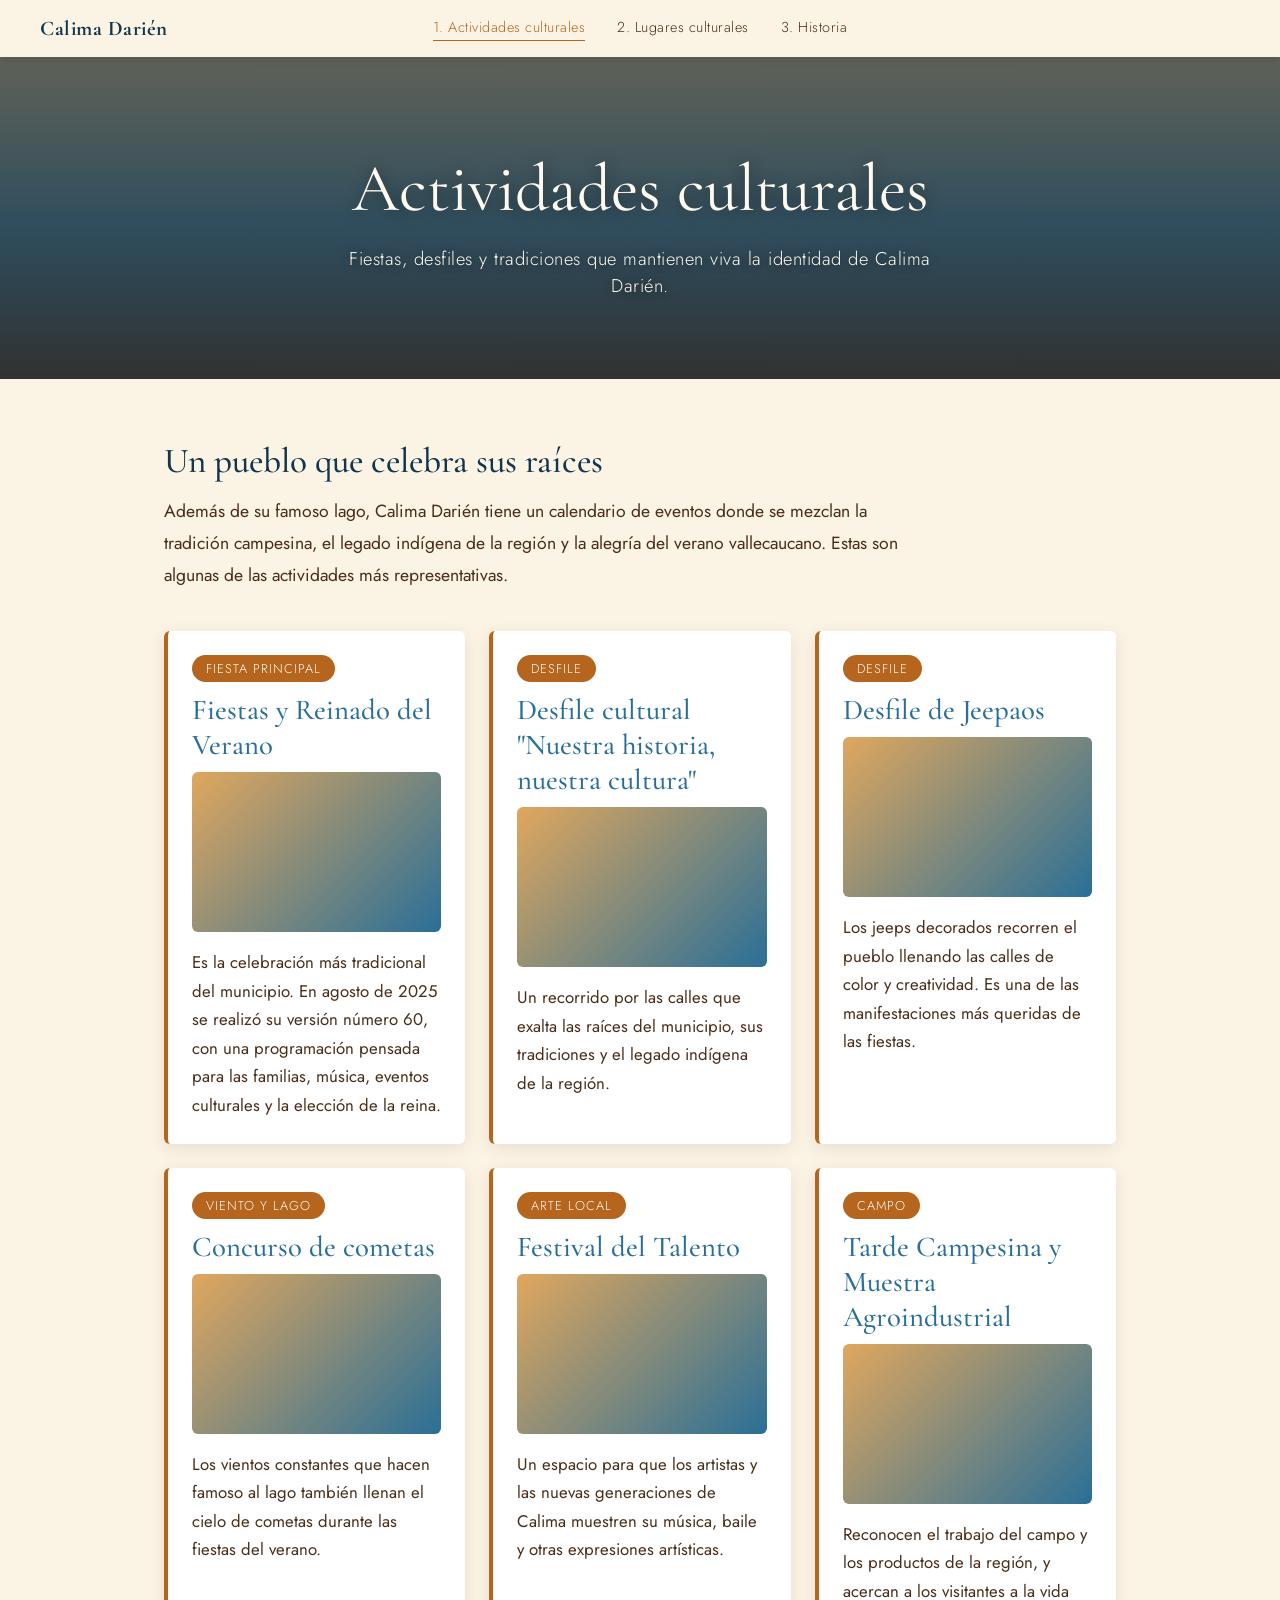
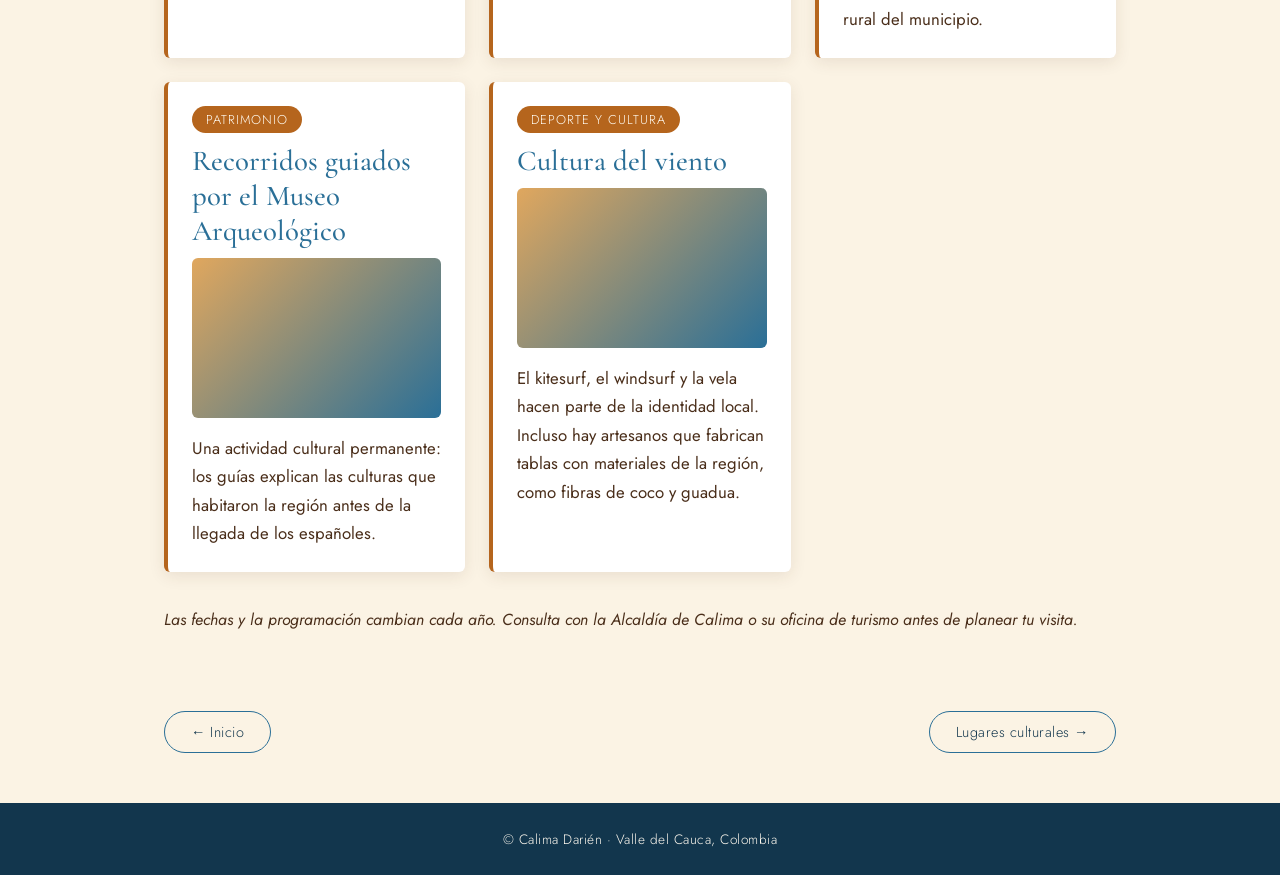
==== actividadesc.html @ 9cd8f77b "Version inicial" ====
<!DOCTYPE html>
<html lang="es">
<head>
  <meta charset="UTF-8">
  <meta name="viewport" content="width=device-width, initial-scale=1.0">
  <title>Actividades culturales | Calima Darién</title>
  <meta name="description" content="Fiestas, desfiles y tradiciones culturales de Calima Darién.">

  <link rel="preconnect" href="https://fonts.googleapis.com">
  <link rel="preconnect" href="https://fonts.gstatic.com" crossorigin>
  <link href="https://fonts.googleapis.com/css2?family=Cormorant+Garamond:wght@400;500&family=Jost:wght@300;400&display=swap" rel="stylesheet">

  <link rel="stylesheet" href="estilos.css">
</head>
<body class="interna">

  <header class="barra">
    <a href="index.html" class="btn-principal"><b>Calima Darién</b></a>

    <nav class="menu">
      <a href="actividadesc.html" class="activo" aria-current="page">1. Actividades culturales</a>
      <a href="lugaresc.html">2. Lugares culturales</a>
      <a href="historia.html">3. Historia</a>
    </nav>

    <span class="espaciador"></span>
  </header>

  <section class="cabecera-pagina cabecera-actividades">
    <h1>Actividades culturales</h1>
    <p>Fiestas, desfiles y tradiciones que mantienen viva la identidad de Calima Darién.</p>
  </section>

  <main class="contenido">
    <div class="intro">
      <h2>Un pueblo que celebra sus raíces</h2>
      <p>
        Además de su famoso lago, Calima Darién tiene un calendario de eventos donde
        se mezclan la tradición campesina, el legado indígena de la región y la
        alegría del verano vallecaucano. Estas son algunas de las actividades
        más representativas.
      </p>
    </div>

    <div class="tarjetas">

      <article class="tarjeta">
        <span class="etiqueta">Fiesta principal</span>
        <h3>Fiestas y Reinado del Verano</h3>
        <figure class="foto-tarjeta">
          <img src="imagenes/actividades/fiestas-verano.jpg"
               alt="Fiestas y Reinado del Verano en Calima Darién"
               loading="lazy" onerror="this.style.display='none'">
        </figure>
        <p>
          Es la celebración más tradicional del municipio. En agosto de 2025 se
          realizó su versión número 60, con una programación pensada para
          las familias, música, eventos culturales y la elección de la reina.
        </p>
      </article>

      <article class="tarjeta">
        <span class="etiqueta">Desfile</span>
        <h3>Desfile cultural "Nuestra historia, nuestra cultura"</h3>
        <figure class="foto-tarjeta">
          <img src="imagenes/actividades/desfile-cultural.jpg"
               alt="Desfile cultural por las calles de Calima Darién"
               loading="lazy" onerror="this.style.display='none'">
        </figure>
        <p>
          Un recorrido por las calles que exalta las raíces del municipio,
          sus tradiciones y el legado indígena de la región.
        </p>
      </article>

      <article class="tarjeta">
        <span class="etiqueta">Desfile</span>
        <h3>Desfile de Jeepaos</h3>
        <figure class="foto-tarjeta">
          <img src="imagenes/actividades/desfile-jeepaos.jpg"
               alt="Jeeps decorados en el desfile de Jeepaos"
               loading="lazy" onerror="this.style.display='none'">
        </figure>
        <p>
          Los jeeps decorados recorren el pueblo llenando las calles de color y
          creatividad. Es una de las manifestaciones más queridas de las fiestas.
        </p>
      </article>

      <article class="tarjeta">
        <span class="etiqueta">Viento y lago</span>
        <h3>Concurso de cometas</h3>
        <figure class="foto-tarjeta">
          <img src="imagenes/actividades/concurso-cometas.jpg"
               alt="Cometas en el cielo del Lago Calima"
               loading="lazy" onerror="this.style.display='none'">
        </figure>
        <p>
          Los vientos constantes que hacen famoso al lago también llenan el
          cielo de cometas durante las fiestas del verano.
        </p>
      </article>

      <article class="tarjeta">
        <span class="etiqueta">Arte local</span>
        <h3>Festival del Talento</h3>
        <figure class="foto-tarjeta">
          <img src="imagenes/actividades/festival-talento.jpg"
               alt="Presentación artística en el Festival del Talento"
               loading="lazy" onerror="this.style.display='none'">
        </figure>
        <p>
          Un espacio para que los artistas y las nuevas generaciones de Calima
          muestren su música, baile y otras expresiones artísticas.
        </p>
      </article>

      <article class="tarjeta">
        <span class="etiqueta">Campo</span>
        <h3>Tarde Campesina y Muestra Agroindustrial</h3>
        <figure class="foto-tarjeta">
          <img src="imagenes/actividades/tarde-campesina.jpg"
               alt="Productos y tradiciones campesinas de Calima"
               loading="lazy" onerror="this.style.display='none'">
        </figure>
        <p>
          Reconocen el trabajo del campo y los productos de la región, y acercan
          a los visitantes a la vida rural del municipio.
        </p>
      </article>

      <article class="tarjeta">
        <span class="etiqueta">Patrimonio</span>
        <h3>Recorridos guiados por el Museo Arqueológico</h3>
        <figure class="foto-tarjeta">
          <img src="imagenes/actividades/museo-recorrido.jpg"
               alt="Recorrido guiado en el Museo Arqueológico Calima"
               loading="lazy" onerror="this.style.display='none'">
        </figure>
        <p>
          Una actividad cultural permanente: los guías explican las culturas
          que habitaron la región antes de la llegada de los españoles.
        </p>
      </article>

      <article class="tarjeta">
        <span class="etiqueta">Deporte y cultura</span>
        <h3>Cultura del viento</h3>
        <figure class="foto-tarjeta">
          <img src="imagenes/actividades/cultura-viento.jpg"
               alt="Kitesurf y windsurf en el Lago Calima"
               loading="lazy" onerror="this.style.display='none'">
        </figure>
        <p>
          El kitesurf, el windsurf y la vela hacen parte de la identidad local.
          Incluso hay artesanos que fabrican tablas con materiales de la región,
          como fibras de coco y guadua.
        </p>
      </article>

    </div>

    <p style="margin-top: 34px; font-size: 1rem;">
      <em>Las fechas y la programación cambian cada año. Consulta con la Alcaldía
      de Calima o su oficina de turismo antes de planear tu visita.</em>
    </p>
  </main>

  <nav class="navegacion-paginas">
    <a href="index.html">← Inicio</a>
    <a href="lugaresc.html">Lugares culturales →</a>
  </nav>

  <footer class="pie">
    <p>© Calima Darién · Valle del Cauca, Colombia</p>
  </footer>

</body>
</html>
---- estilos.css ----
/* ===== VARIABLES DE COLOR (tonos tierra y azules) ===== */
:root {
  --crema: #fbf3e4;
  --tierra-oscuro: #4a2e1a;
  --terracota: #b5651d;
  --azul-profundo: #12364d;
  --azul-lago: #2a6f97;
  --dorado: #e0a75e;
  --texto-claro: #fffaf0;
}

* {
  margin: 0;
  padding: 0;
  box-sizing: border-box;
}

html, body {
  height: 100%;
}

body {
  font-family: "Jost", sans-serif;
  font-weight: 300;
  background-color: var(--azul-profundo);
  color: var(--texto-claro);
}

a {
  text-decoration: none;
  color: inherit;
}

/* ===== BARRA DE NAVEGACIÓN ===== */
.barra {
  position: fixed;
  top: 0;
  left: 0;
  width: 100%;
  z-index: 10;
  display: grid;
  grid-template-columns: 1fr auto 1fr;
  align-items: center;
  padding: 16px 40px;
  background-color: var(--crema);
  color: var(--tierra-oscuro);
  box-shadow: 0 2px 10px rgba(0, 0, 0, 0.15);
}

.btn-principal {
  font-family: "Cormorant Garamond", serif;
  font-size: 1.3rem;
  font-weight: 500;
  letter-spacing: 0.5px;
  color: var(--azul-profundo);
}

.menu {
  display: flex;
  gap: 32px;
}

.menu a {
  font-size: 0.9rem;
  letter-spacing: 0.5px;
  padding-bottom: 3px;
  border-bottom: 1px solid transparent;
  transition: color 0.3s, border-color 0.3s;
}

.menu a:hover,
.menu a.activo {
  color: var(--terracota);
  border-bottom-color: var(--terracota);
}

/* ===== HERO (INICIO) ===== */
.hero {
  min-height: 100vh;
  display: flex;
  align-items: center;
  justify-content: center;
  text-align: center;
  padding: 100px 24px 60px;
  background:
    linear-gradient(
      to bottom,
      rgba(18, 54, 77, 0.35) 0%,
      rgba(74, 46, 26, 0.35) 55%,
      rgba(18, 30, 40, 0.75) 100%
    ),
    url("https://blogger.googleusercontent.com/img/b/R29vZ2xl/AVvXsEgp2KFAe_UCFP4J2xGSUJrZlvVt5zDSRNdugfr3U5ejgVvif3VngmFKuK3y-PgHHKj7U-qdiKil6Cmu6ggLbUylZGqxwDFVBUe-m3QUEKrpuqBc21c8SRWSz9uvf5Kk9CR0P2majYUhHSw/s1600/lago-calima-la+mellicera.JPG") center / cover no-repeat,
    linear-gradient(to bottom, #e0a75e 0%, #2a6f97 55%, #12364d 100%);
}

.hero-contenido {
  max-width: 900px;
}

.hero h1 {
  font-family: "Cormorant Garamond", serif;
  font-weight: 400;
  font-size: clamp(2.6rem, 7vw, 5.2rem);
  line-height: 1.1;
  letter-spacing: 0.5px;
  text-shadow: 0 2px 20px rgba(0, 0, 0, 0.45);
}

.subtitulo {
  margin-top: 28px;
  font-size: clamp(0.95rem, 2vw, 1.1rem);
  letter-spacing: 1px;
  text-shadow: 0 1px 8px rgba(0, 0, 0, 0.5);
}

.boton {
  display: inline-block;
  margin-top: 32px;
  padding: 10px 34px;
  font-size: 0.9rem;
  letter-spacing: 1px;
  color: var(--texto-claro);
  border: 1px solid var(--dorado);
  border-radius: 30px;
  transition: background-color 0.3s, color 0.3s;
}

.boton:hover {
  background-color: var(--dorado);
  color: var(--tierra-oscuro);
}

@media (max-width: 800px) {
  .barra {
    grid-template-columns: 1fr;
    justify-items: center;
    gap: 10px;
    padding: 12px 16px;
  }
  .espaciador { display: none; }
  .menu {
    flex-wrap: wrap;
    justify-content: center;
    gap: 8px 18px;
  }
  .menu a { font-size: 0.8rem; }
  .hero { padding-top: 150px; }
}

/* ===== PÁGINAS INTERNAS ===== */
body.interna {
  height: auto;
  min-height: 100%;
  background-color: var(--crema);
  color: var(--tierra-oscuro);
}

.cabecera-pagina {
  --imagen-fondo: url("https://blogger.googleusercontent.com/img/b/R29vZ2xl/AVvXsEgp2KFAe_UCFP4J2xGSUJrZlvVt5zDSRNdugfr3U5ejgVvif3VngmFKuK3y-PgHHKj7U-qdiKil6Cmu6ggLbUylZGqxwDFVBUe-m3QUEKrpuqBc21c8SRWSz9uvf5Kk9CR0P2majYUhHSw/s1600/lago-calima-la+mellicera.JPG");
  padding: 150px 24px 80px;
  text-align: center;
  color: var(--texto-claro);
  background:
    linear-gradient(
      to bottom,
      rgba(18, 54, 77, 0.55) 0%,
      rgba(74, 46, 26, 0.55) 100%
    ),
    var(--imagen-fondo) center / cover no-repeat,
    linear-gradient(to bottom, #e0a75e 0%, #2a6f97 60%, #12364d 100%);
}

.cabecera-actividades {
  --imagen-fondo: url("https://visitvalle.travel/wp-content/uploads/2024/08/deportes-calima-el-darien.webp");
}

.cabecera-lugares {
  --imagen-fondo: url("https://static.wixstatic.com/media/1ad7b5_3fcc40ae84d74452bb39520ca6f21c20~mv2.jpg/v1/fill/w_1920,h_2560,al_c,q_90,usm_0.66_1.00_0.01,enc_auto/1ad7b5_3fcc40ae84d74452bb39520ca6f21c20~mv2.jpg");
}

.cabecera-historia {
  --imagen-fondo: url("https://lagocalima.com.co/wp-content/uploads/2025/04/del-lago-calima-cesar-trivin204131o.webp");
}

.cabecera-pagina h1 {
  font-family: "Cormorant Garamond", serif;
  font-weight: 400;
  font-size: clamp(2.8rem, 6vw, 4.2rem);
  line-height: 1.15;
  text-shadow: 0 2px 16px rgba(0, 0, 0, 0.45);
}

.cabecera-pagina p {
  max-width: 640px;
  margin: 18px auto 0;
  font-size: 1.15rem;
  letter-spacing: 0.5px;
  text-shadow: 0 1px 8px rgba(0, 0, 0, 0.5);
}

.contenido {
  max-width: 1000px;
  margin: 0 auto;
  padding: 60px 24px 40px;
}

.contenido h2 {
  font-family: "Cormorant Garamond", serif;
  font-weight: 500;
  font-size: 2.2rem;
  color: var(--azul-profundo);
  margin-bottom: 14px;
}

.contenido p {
  font-size: 1.1rem;
  line-height: 1.8;
  font-weight: 400;
  margin-bottom: 16px;
}

.intro {
  max-width: 760px;
  margin-bottom: 40px;
}

.tarjetas {
  display: grid;
  grid-template-columns: repeat(auto-fit, minmax(280px, 1fr));
  gap: 24px;
}

.tarjeta {
  background-color: #ffffff;
  border-left: 4px solid var(--terracota);
  border-radius: 6px;
  padding: 24px;
  box-shadow: 0 4px 16px rgba(74, 46, 26, 0.1);
  transition: transform 0.3s, box-shadow 0.3s;
}

.tarjeta:hover {
  transform: translateY(-4px);
  box-shadow: 0 8px 22px rgba(74, 46, 26, 0.18);
}

.tarjeta h3 {
  font-family: "Cormorant Garamond", serif;
  font-weight: 500;
  font-size: 1.8rem;
  color: var(--azul-lago);
  margin-bottom: 10px;
}

.tarjeta p {
  font-size: 1.05rem;
  line-height: 1.7;
  margin-bottom: 0;
}

.etiqueta {
  display: inline-block;
  margin-bottom: 10px;
  padding: 4px 14px;
  font-size: 0.8rem;
  letter-spacing: 1px;
  text-transform: uppercase;
  color: var(--texto-claro);
  background-color: var(--terracota);
  border-radius: 20px;
}

.linea-tiempo {
  margin: 20px 0 10px 8px;
  padding-left: 32px;
  border-left: 2px solid var(--azul-lago);
}

.hito {
  position: relative;
  margin-bottom: 34px;
}

.hito::before {
  content: "";
  position: absolute;
  left: -41px;
  top: 6px;
  width: 16px;
  height: 16px;
  background-color: var(--dorado);
  border: 3px solid var(--crema);
  border-radius: 50%;
  box-shadow: 0 0 0 2px var(--azul-lago);
}

.hito .anio {
  font-family: "Cormorant Garamond", serif;
  font-size: 1.8rem;
  font-weight: 500;
  color: var(--terracota);
}

.hito h3 {
  font-size: 1.15rem;
  font-weight: 400;
  letter-spacing: 0.5px;
  color: var(--azul-profundo);
  margin: 2px 0 8px;
}

.hito p {
  font-size: 1.05rem;
  line-height: 1.7;
  margin-bottom: 0;
}

.navegacion-paginas {
  max-width: 1000px;
  margin: 20px auto 0;
  padding: 0 24px 50px;
  display: flex;
  justify-content: space-between;
  gap: 16px;
  flex-wrap: wrap;
}

.navegacion-paginas a {
  padding: 10px 26px;
  font-size: 0.9rem;
  letter-spacing: 0.5px;
  color: var(--azul-profundo);
  border: 1px solid var(--azul-lago);
  border-radius: 30px;
  transition: background-color 0.3s, color 0.3s;
}

.navegacion-paginas a:hover {
  background-color: var(--azul-lago);
  color: var(--texto-claro);
}

.pie {
  padding: 26px 24px;
  text-align: center;
  font-size: 0.85rem;
  letter-spacing: 0.5px;
  color: var(--texto-claro);
  background-color: var(--azul-profundo);
}

@media (max-width: 800px) {
  .cabecera-pagina { padding-top: 190px; }
  .contenido { padding-top: 40px; }
}

/* ===== FOTOS EN TARJETAS ===== */
.foto-tarjeta {
  width: 100%;
  height: 160px;
  margin: 0 0 16px;
  border-radius: 6px;
  overflow: hidden;
  background: linear-gradient(135deg, var(--dorado) 0%, var(--azul-lago) 100%);
}

.foto-tarjeta img {
  display: block;
  width: 100%;
  height: 100%;
  object-fit: cover;
  object-position: center;
}

/* ===== HITO DESTACADO (evento reciente) ===== */
.hito-destacado {
  background-color: #ffffff;
  border-left: 4px solid var(--azul-lago);
  border-radius: 6px;
  padding: 18px 22px;
  box-shadow: 0 4px 16px rgba(74, 46, 26, 0.1);
}

.hito-destacado::before {
  top: 24px;
  background-color: var(--azul-lago);
}

.hito-destacado .frase-final {
  margin-top: 12px;
  font-family: "Cormorant Garamond", serif;
  font-size: 1.35rem;
  font-weight: 500;
  color: var(--terracota);
}
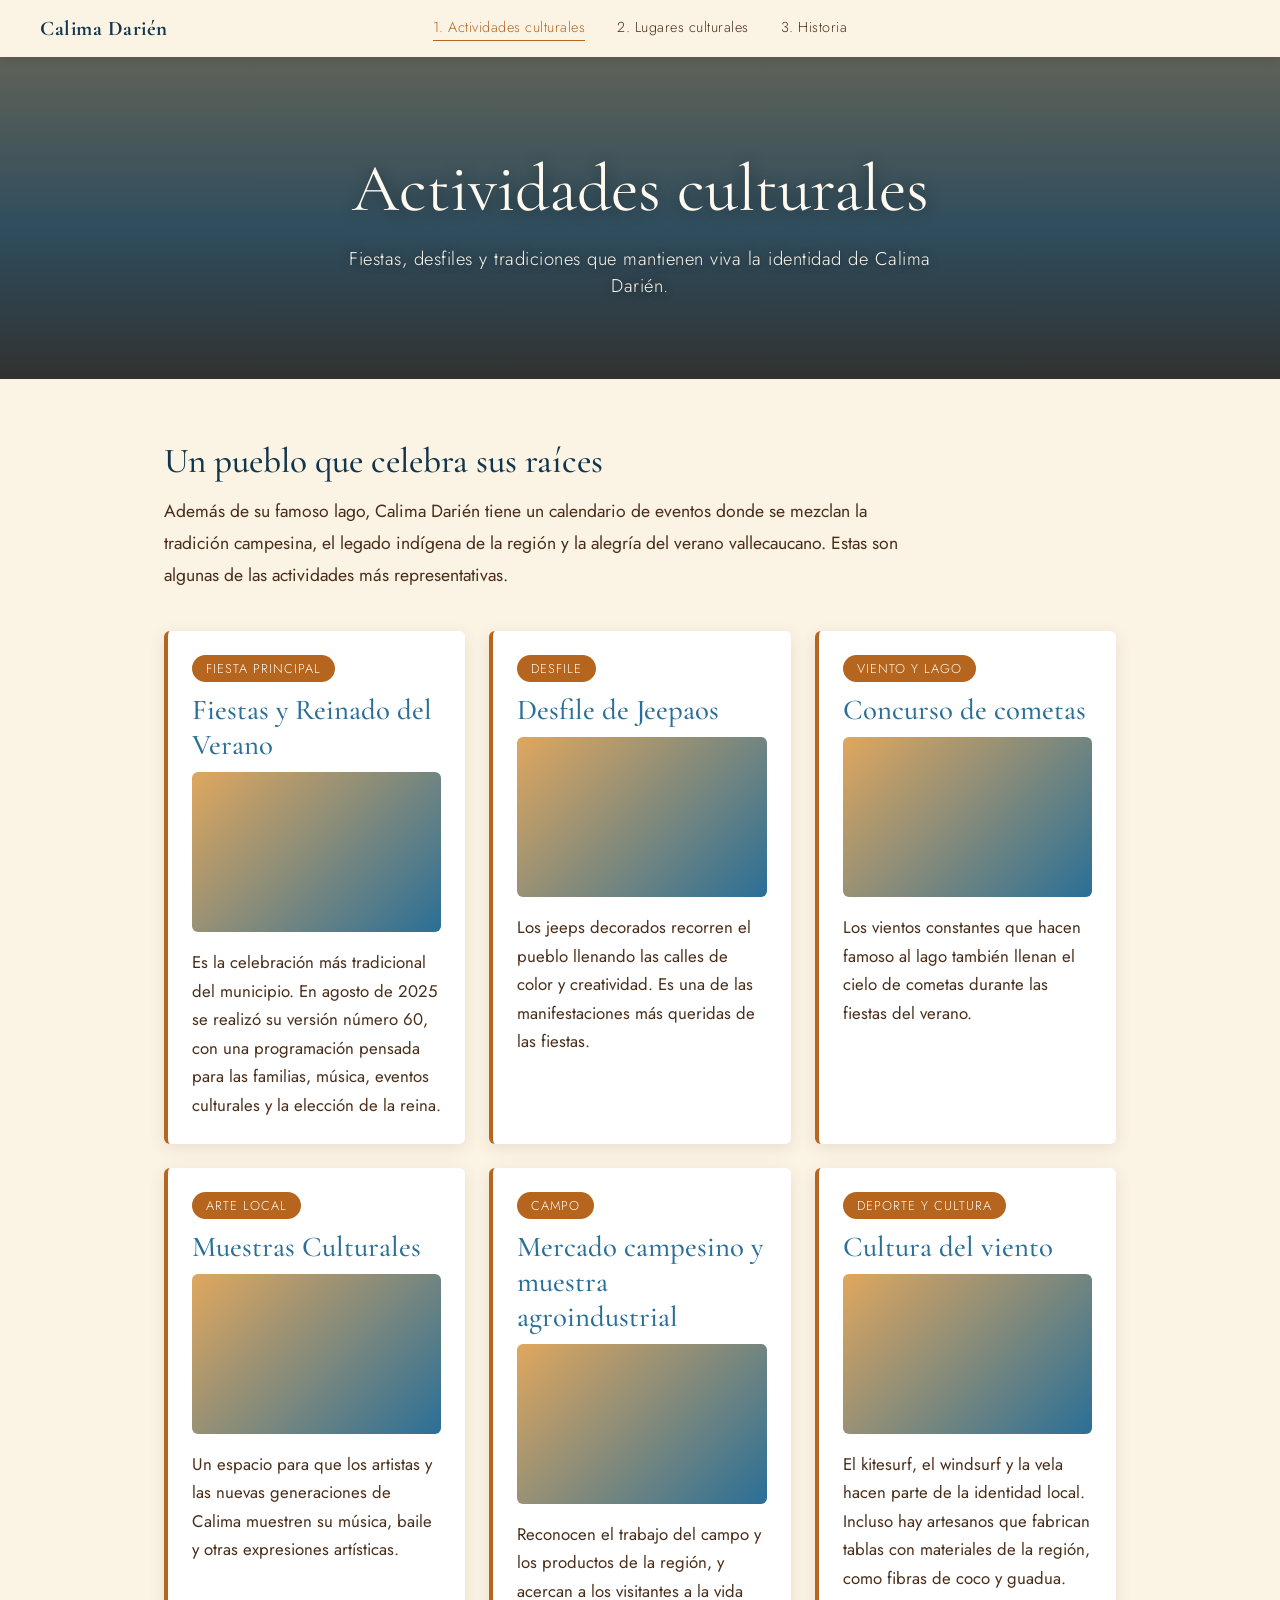
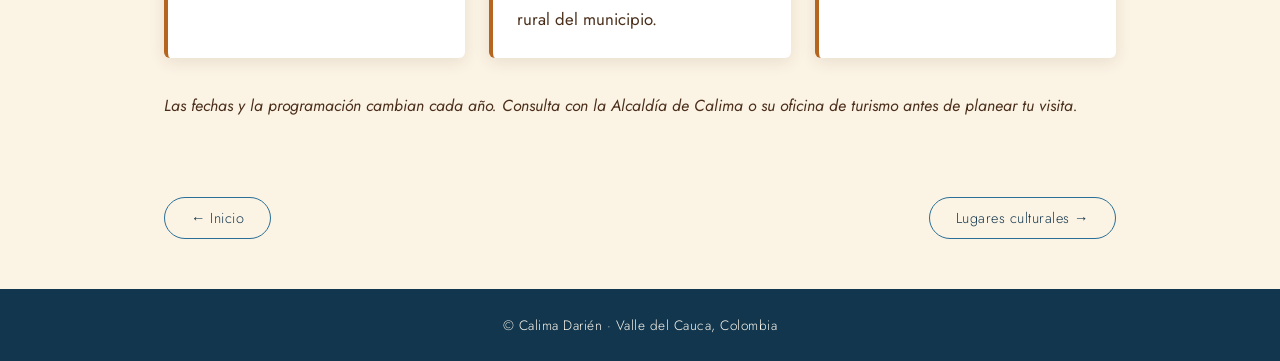
==== commit cef5959f: "Imagenes actualizadas" ====
--- a/actividadesc.html
+++ b/actividadesc.html
@@ -48,7 +48,7 @@
         <span class="etiqueta">Fiesta principal</span>
         <h3>Fiestas y Reinado del Verano</h3>
         <figure class="foto-tarjeta">
-          <img src="imagenes/actividades/fiestas-verano.jpg"
+          <img src="https://encrypted-tbn0.gstatic.com/images?q=tbn:ANd9GcT7gaitDfT73jDU6GHU9DJcVqyvi2A8YKQEaip8-pgQocixeInQePpZMMU&s=10"
                alt="Fiestas y Reinado del Verano en Calima Darién"
                loading="lazy" onerror="this.style.display='none'">
         </figure>
@@ -61,23 +61,9 @@
 
       <article class="tarjeta">
         <span class="etiqueta">Desfile</span>
-        <h3>Desfile cultural "Nuestra historia, nuestra cultura"</h3>
-        <figure class="foto-tarjeta">
-          <img src="imagenes/actividades/desfile-cultural.jpg"
-               alt="Desfile cultural por las calles de Calima Darién"
-               loading="lazy" onerror="this.style.display='none'">
-        </figure>
-        <p>
-          Un recorrido por las calles que exalta las raíces del municipio,
-          sus tradiciones y el legado indígena de la región.
-        </p>
-      </article>
-
-      <article class="tarjeta">
-        <span class="etiqueta">Desfile</span>
         <h3>Desfile de Jeepaos</h3>
         <figure class="foto-tarjeta">
-          <img src="imagenes/actividades/desfile-jeepaos.jpg"
+          <img src="https://encrypted-tbn0.gstatic.com/images?q=tbn:ANd9GcSuvKhASoX-YhL2Y4B3Vuma60M3mZW225nE4w5-y0LZQkQ7uulPTpAXbBTt&s=10"
                alt="Jeeps decorados en el desfile de Jeepaos"
                loading="lazy" onerror="this.style.display='none'">
         </figure>
@@ -91,7 +77,7 @@
         <span class="etiqueta">Viento y lago</span>
         <h3>Concurso de cometas</h3>
         <figure class="foto-tarjeta">
-          <img src="imagenes/actividades/concurso-cometas.jpg"
+          <img src="https://encrypted-tbn0.gstatic.com/images?q=tbn:ANd9GcTeUZc1BnO16p-O_Wwpc8hTExrk2UjxkD9NNRlHmE88RTGt7tYDCIfV0i0&s=10"
                alt="Cometas en el cielo del Lago Calima"
                loading="lazy" onerror="this.style.display='none'">
         </figure>
@@ -103,10 +89,10 @@
 
       <article class="tarjeta">
         <span class="etiqueta">Arte local</span>
-        <h3>Festival del Talento</h3>
+        <h3>Muestras Culturales</h3>
         <figure class="foto-tarjeta">
-          <img src="imagenes/actividades/festival-talento.jpg"
-               alt="Presentación artística en el Festival del Talento"
+          <img src="https://calimavalledelcauca.micolombiadigital.gov.co/sites/calimavalledelcauca/content/files/001341/67017_whatsapp-image-20260916-at-10800-pm_1024x600.jpeg"
+               alt="Presentación artística en las Muestras Culturales"
                loading="lazy" onerror="this.style.display='none'">
         </figure>
         <p>
@@ -117,9 +103,9 @@
 
       <article class="tarjeta">
         <span class="etiqueta">Campo</span>
-        <h3>Tarde Campesina y Muestra Agroindustrial</h3>
+        <h3>Mercado campesino y muestra agroindustrial</h3>
         <figure class="foto-tarjeta">
-          <img src="imagenes/actividades/tarde-campesina.jpg"
+          <img src="https://encrypted-tbn0.gstatic.com/images?q=tbn:ANd9GcQ_b-eUGwOFGUf8p3mwVpFwVyr1hUH96NRijb17WaDovm7-3f5K_o-8dYk&s=10"
                alt="Productos y tradiciones campesinas de Calima"
                loading="lazy" onerror="this.style.display='none'">
         </figure>
@@ -130,24 +116,10 @@
       </article>
 
       <article class="tarjeta">
-        <span class="etiqueta">Patrimonio</span>
-        <h3>Recorridos guiados por el Museo Arqueológico</h3>
-        <figure class="foto-tarjeta">
-          <img src="imagenes/actividades/museo-recorrido.jpg"
-               alt="Recorrido guiado en el Museo Arqueológico Calima"
-               loading="lazy" onerror="this.style.display='none'">
-        </figure>
-        <p>
-          Una actividad cultural permanente: los guías explican las culturas
-          que habitaron la región antes de la llegada de los españoles.
-        </p>
-      </article>
-
-      <article class="tarjeta">
         <span class="etiqueta">Deporte y cultura</span>
         <h3>Cultura del viento</h3>
         <figure class="foto-tarjeta">
-          <img src="imagenes/actividades/cultura-viento.jpg"
+          <img src="https://visitvalle.travel/wp-content/uploads/2024/11/calima-kitesurfing-movil.webp"
                alt="Kitesurf y windsurf en el Lago Calima"
                loading="lazy" onerror="this.style.display='none'">
         </figure>
